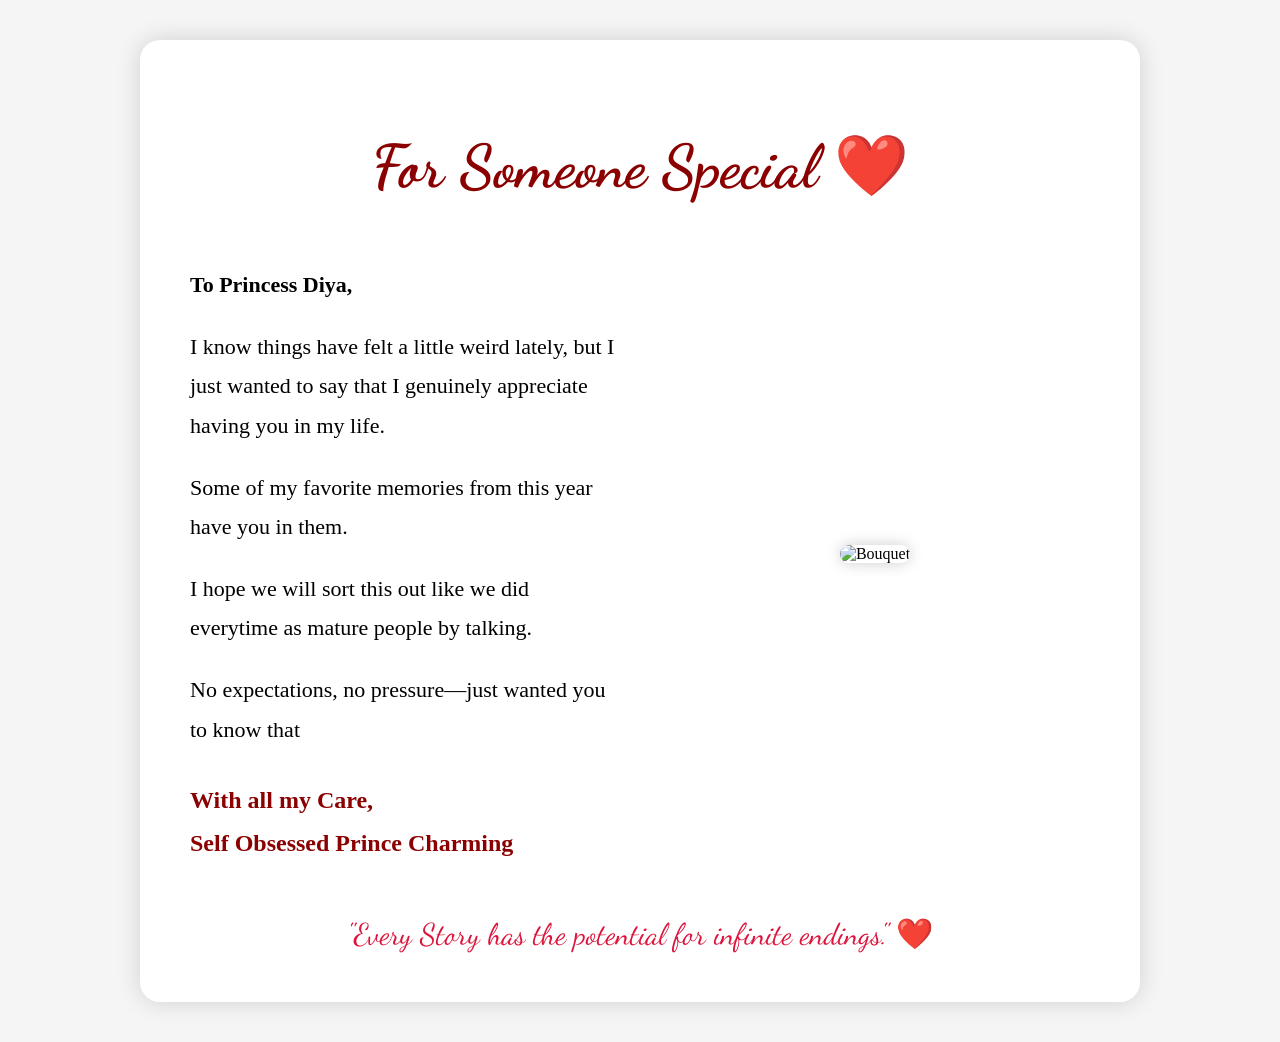
==== index.html @ d1f20174 "Move site to root" ====
<!DOCTYPE html>
<html lang="en">
<head>
    <meta charset="UTF-8">
    <title>For Someone Special ❤️</title>

    <link href="https://fonts.googleapis.com/css2?family=Dancing+Script:wght@700&display=swap" rel="stylesheet">

    <style>

        body{
            background:#f5f5f5;
            font-family: Georgia, serif;
            margin:0;
            padding:40px;
        }

        .container{
            max-width:900px;
            margin:auto;
            background:white;
            padding:50px;
            border-radius:20px;
            box-shadow:0 0 25px rgba(0,0,0,0.15);
        }

        h1{
            text-align:center;
            color:darkred;
            font-size:60px;
            margin-bottom:40px;
            font-family:'Dancing Script', cursive;
        }

        .content{
            display:flex;
            gap:40px;
            align-items:center;
            justify-content:space-between;
            flex-wrap:wrap;
        }

        .letter{
            flex:1;
            min-width:300px;
            font-size:22px;
            line-height:1.8;
        }

        .letter p{
            margin-bottom:20px;
        }

        .photo{
            flex:1;
            text-align:center;
        }

        .photo img{
            width:320px;
            max-width:100%;
            border-radius:20px;
            box-shadow:0 0 15px rgba(0,0,0,0.2);
        }

        .signature{
            margin-top:30px;
            font-size:24px;
            color:darkred;
            font-weight:bold;
        }

        .quote{
            text-align:center;
            margin-top:50px;
            font-size:30px;
            color:crimson;
            font-family:'Dancing Script', cursive;
        }

    </style>
</head>
<body>

<div class="container">

    <h1>For Someone Special ❤️</h1>

    <div class="content">

        <div class="letter">

            <p><strong>To Princess Diya,</strong></p>

            <p>
                I know things have felt a little weird lately, but I just wanted to say that I genuinely appreciate having you in my life.
            </p>

            <p>
                Some of my favorite memories from this year have you in them.
            </p>

            <p>
                I hope we will sort this out like we did everytime as mature people by talking.
            </p>

            <p>
                No expectations, no pressure—just wanted you to know that
            </p>

            <div class="signature">
                With all my Care,<br>
                Self Obsessed Prince Charming
            </div>

        </div>

        <div class="photo">
            <img src="images/Boquet.jpg" alt="Bouquet">
        </div>

    </div>

    <div class="quote">
        "Every Story has the potential for infinite endings." ❤️
    </div>

</div>

</body>
</html>
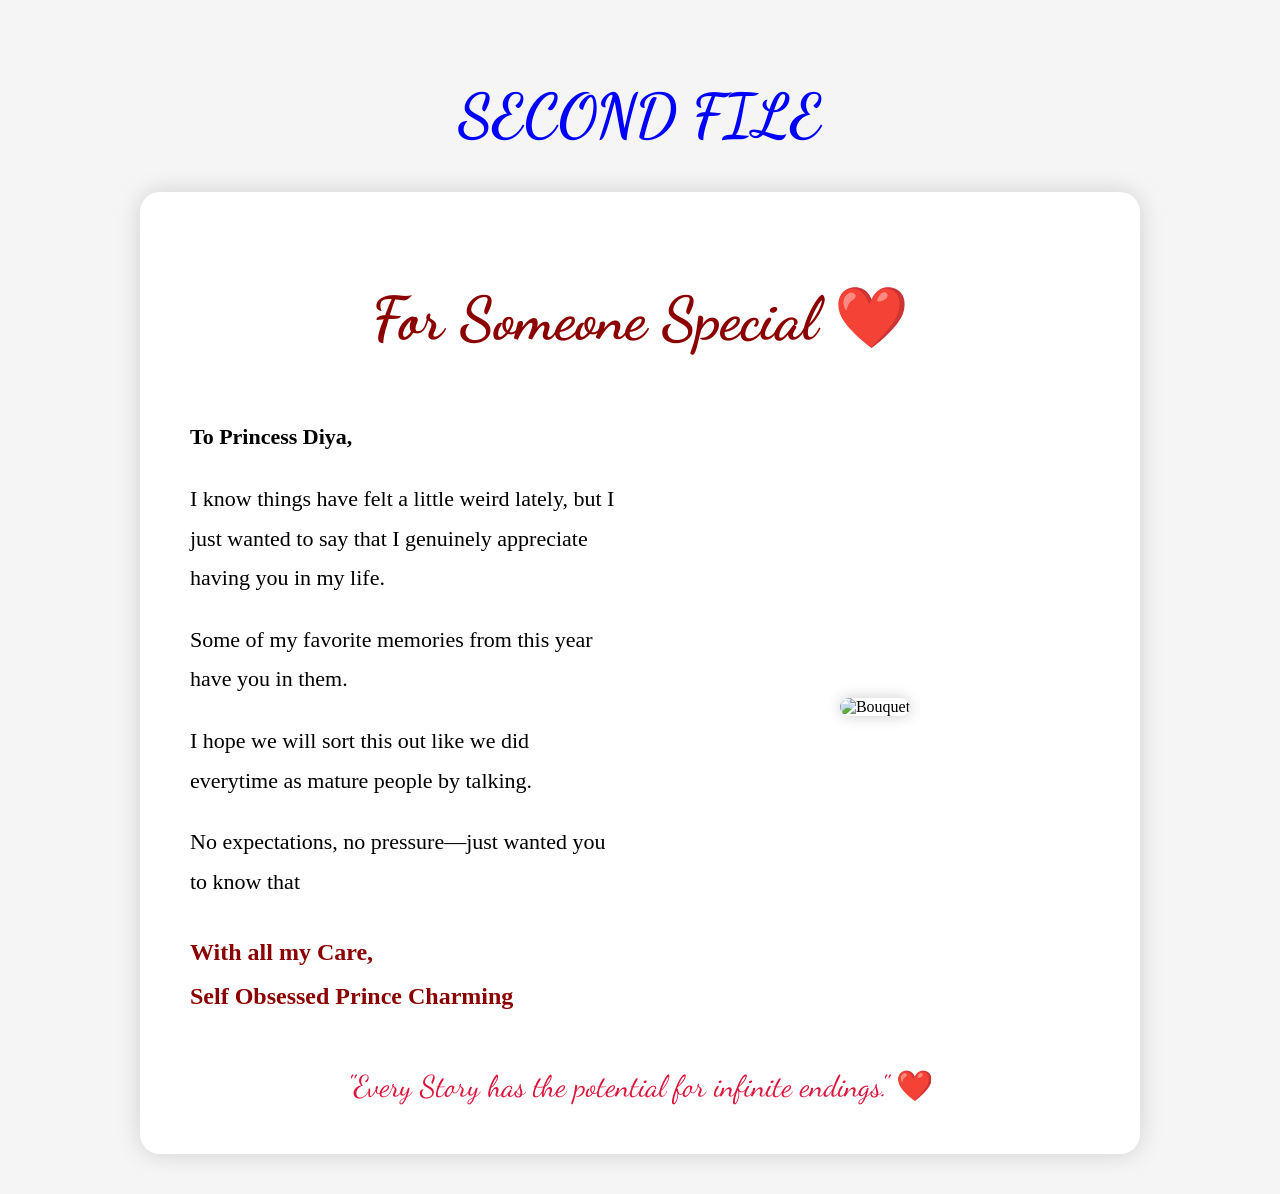
==== commit cd590b4c: "identify correct index" ====
--- a/index.html
+++ b/index.html
@@ -5,7 +5,7 @@
     <title>For Someone Special ❤️</title>
 
     <link href="https://fonts.googleapis.com/css2?family=Dancing+Script:wght@700&display=swap" rel="stylesheet">
-
+<h1 style="color:blue;">SECOND FILE</h1>
     <style>
 
         body{
@@ -116,7 +116,7 @@
         </div>
 
         <div class="photo">
-            <img src="images/Boquet.jpg" alt="Bouquet">
+           <img src="Boquet.jpg" alt="Bouquet">
         </div>
 
     </div>
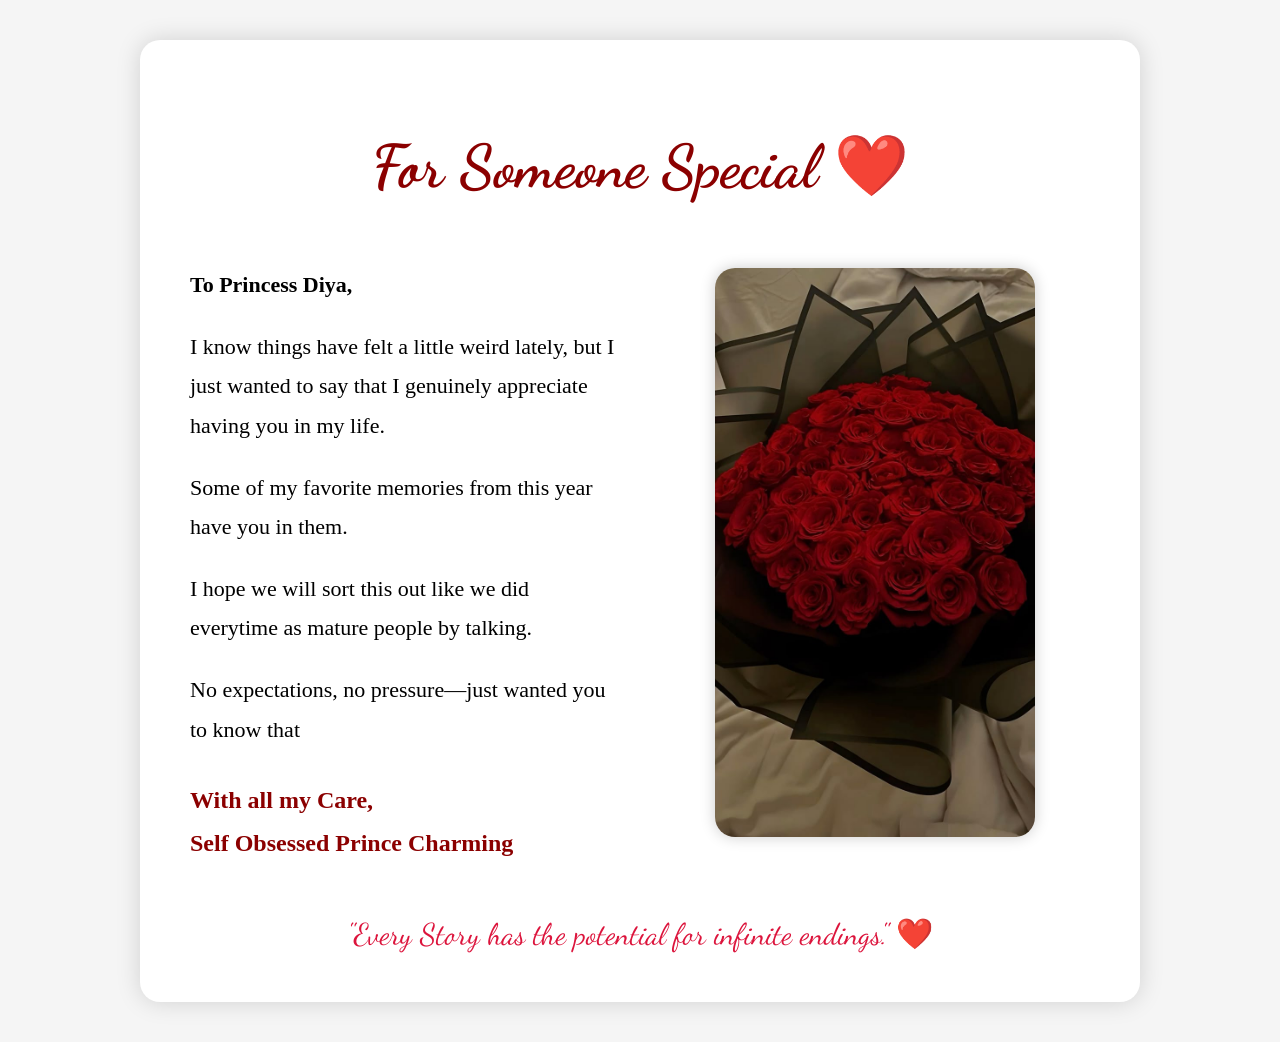
==== commit e1ed25df: "Remove test heading" ====
--- a/index.html
+++ b/index.html
@@ -5,7 +5,7 @@
     <title>For Someone Special ❤️</title>
 
     <link href="https://fonts.googleapis.com/css2?family=Dancing+Script:wght@700&display=swap" rel="stylesheet">
-<h1 style="color:blue;">SECOND FILE</h1>
+
     <style>
 
         body{
@@ -116,7 +116,7 @@
         </div>
 
         <div class="photo">
-           <img src="Boquet.jpg" alt="Bouquet">
+         <img src="./Boquet.jpg" alt="Bouquet">
         </div>
 
     </div>
